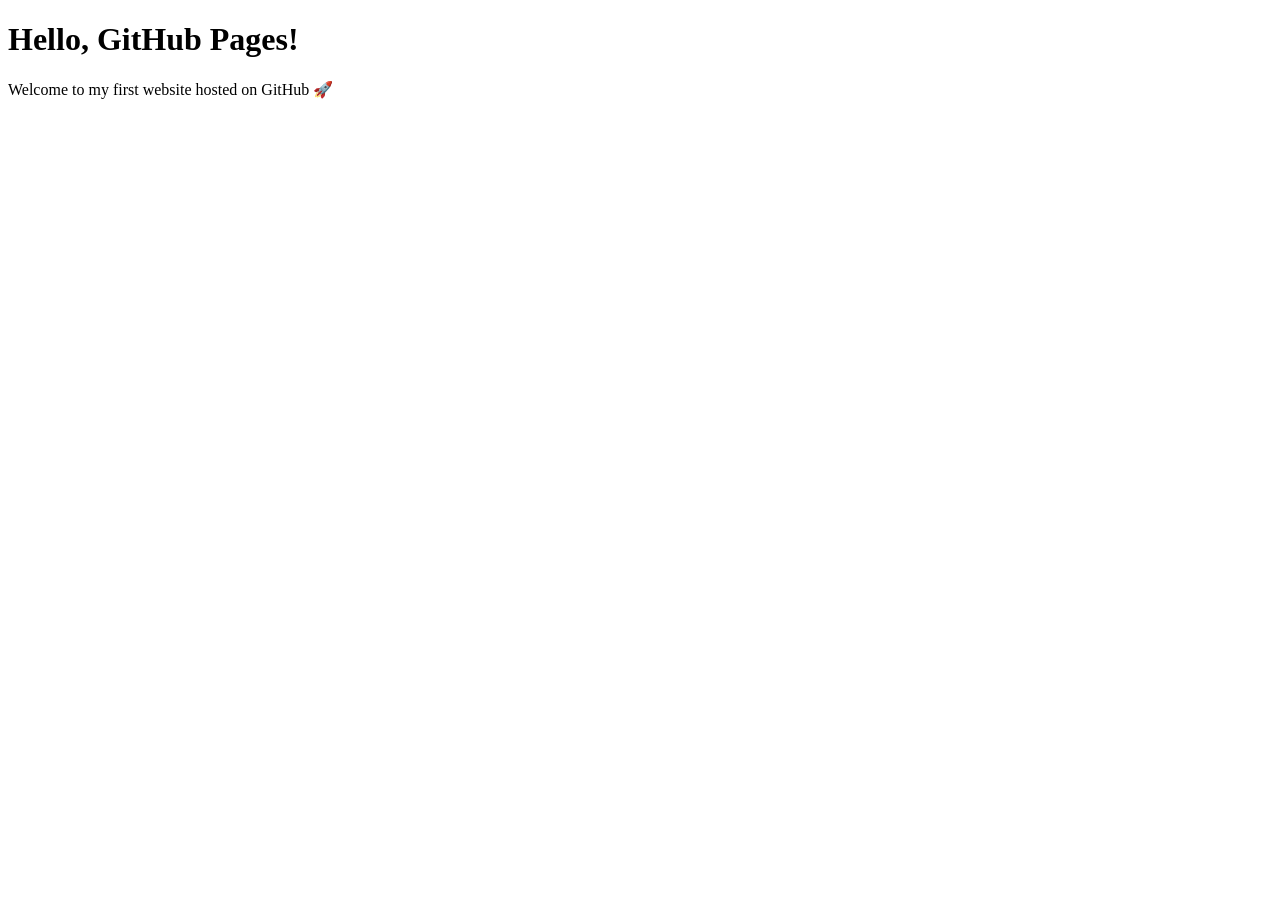
==== index.html @ 3fcca875 "Create index.html" ====
<!DOCTYPE html>
<html>
<head>
    <meta charset="UTF-8">
    <title>My Website</title>
    <link rel="stylesheet" href="style.css">
</head>
<body>
    <h1>Hello, GitHub Pages!</h1>
    <p>Welcome to my first website hosted on GitHub 🚀</p>
</body>
</html>
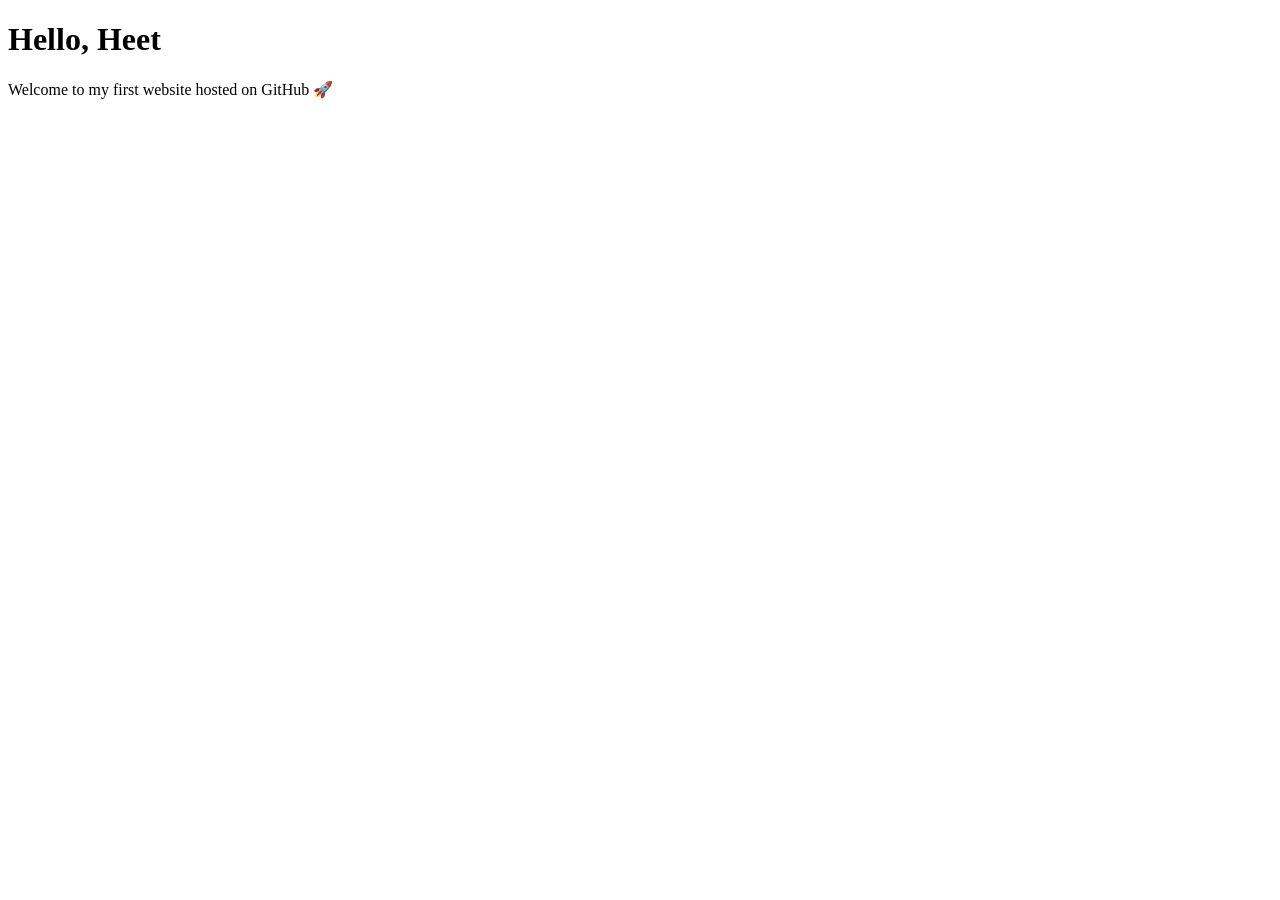
==== commit f4256f3d: "Update index.html" ====
--- a/index.html
+++ b/index.html
@@ -6,7 +6,7 @@
     <link rel="stylesheet" href="style.css">
 </head>
 <body>
-    <h1>Hello, GitHub Pages!</h1>
+    <h1>Hello, Heet</h1>
     <p>Welcome to my first website hosted on GitHub 🚀</p>
 </body>
 </html>
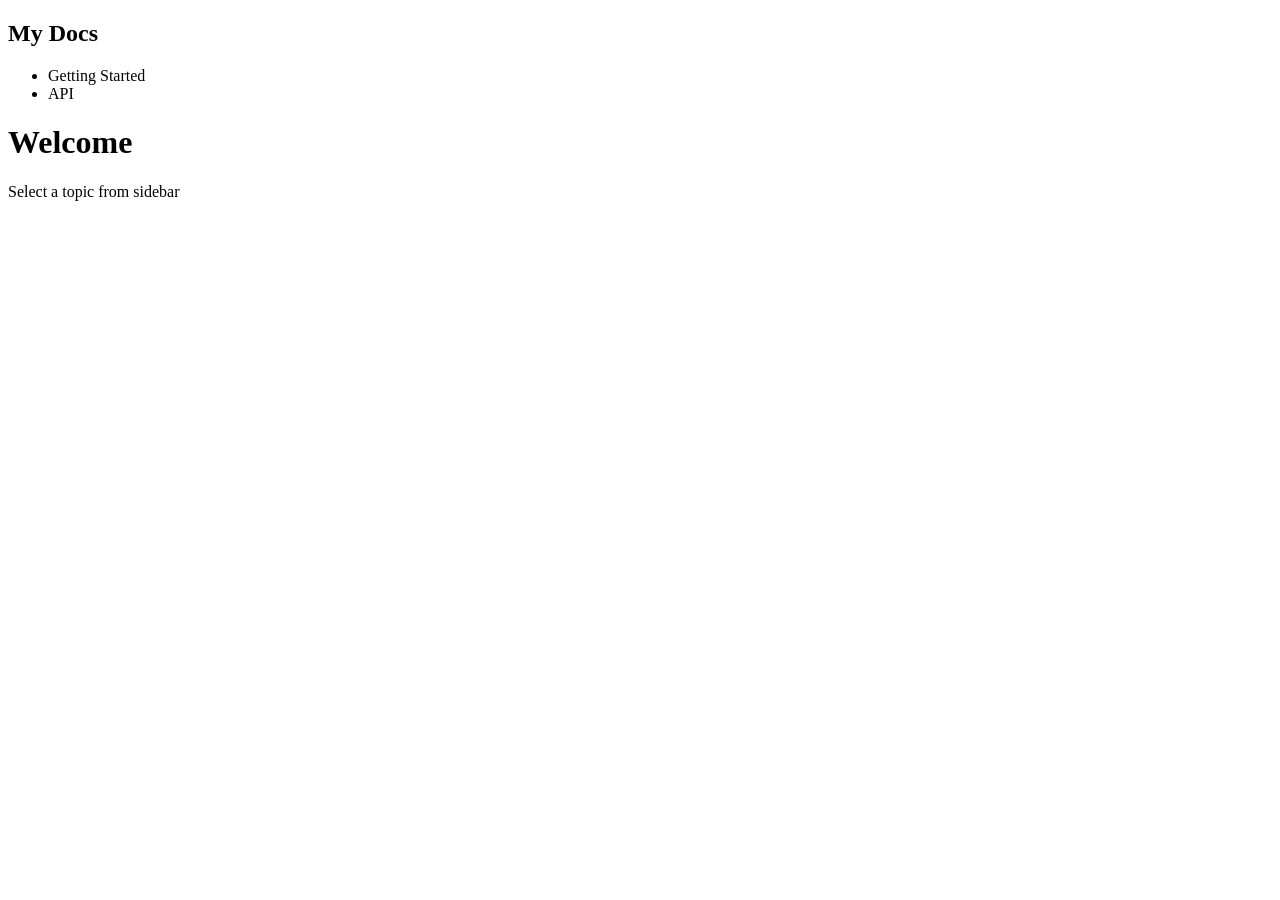
==== commit 7fe57539: "Modify index.html for new layout and navigation Updated the title and added a sidebar for navigation" ====
--- a/index.html
+++ b/index.html
@@ -1,12 +1,31 @@
 <!DOCTYPE html>
-<html>
+<html lang="en">
 <head>
-    <meta charset="UTF-8">
-    <title>My Website</title>
-    <link rel="stylesheet" href="style.css">
+  <meta charset="UTF-8">
+  <title>My Docs</title>
+  <link rel="stylesheet" href="styles.css">
 </head>
 <body>
-    <h1>Hello, Heet</h1>
-    <p>Welcome to my first website hosted on GitHub 🚀</p>
+
+<div class="container">
+  
+  <!-- Sidebar -->
+  <aside class="sidebar">
+    <h2>My Docs</h2>
+    <ul>
+      <li onclick="loadPage('pages/getting-started.html')">Getting Started</li>
+      <li onclick="loadPage('pages/api.html')">API</li>
+    </ul>
+  </aside>
+
+  <!-- Content -->
+  <main class="content" id="content">
+    <h1>Welcome</h1>
+    <p>Select a topic from sidebar</p>
+  </main>
+
+</div>
+
+<script src="script.js"></script>
 </body>
 </html>
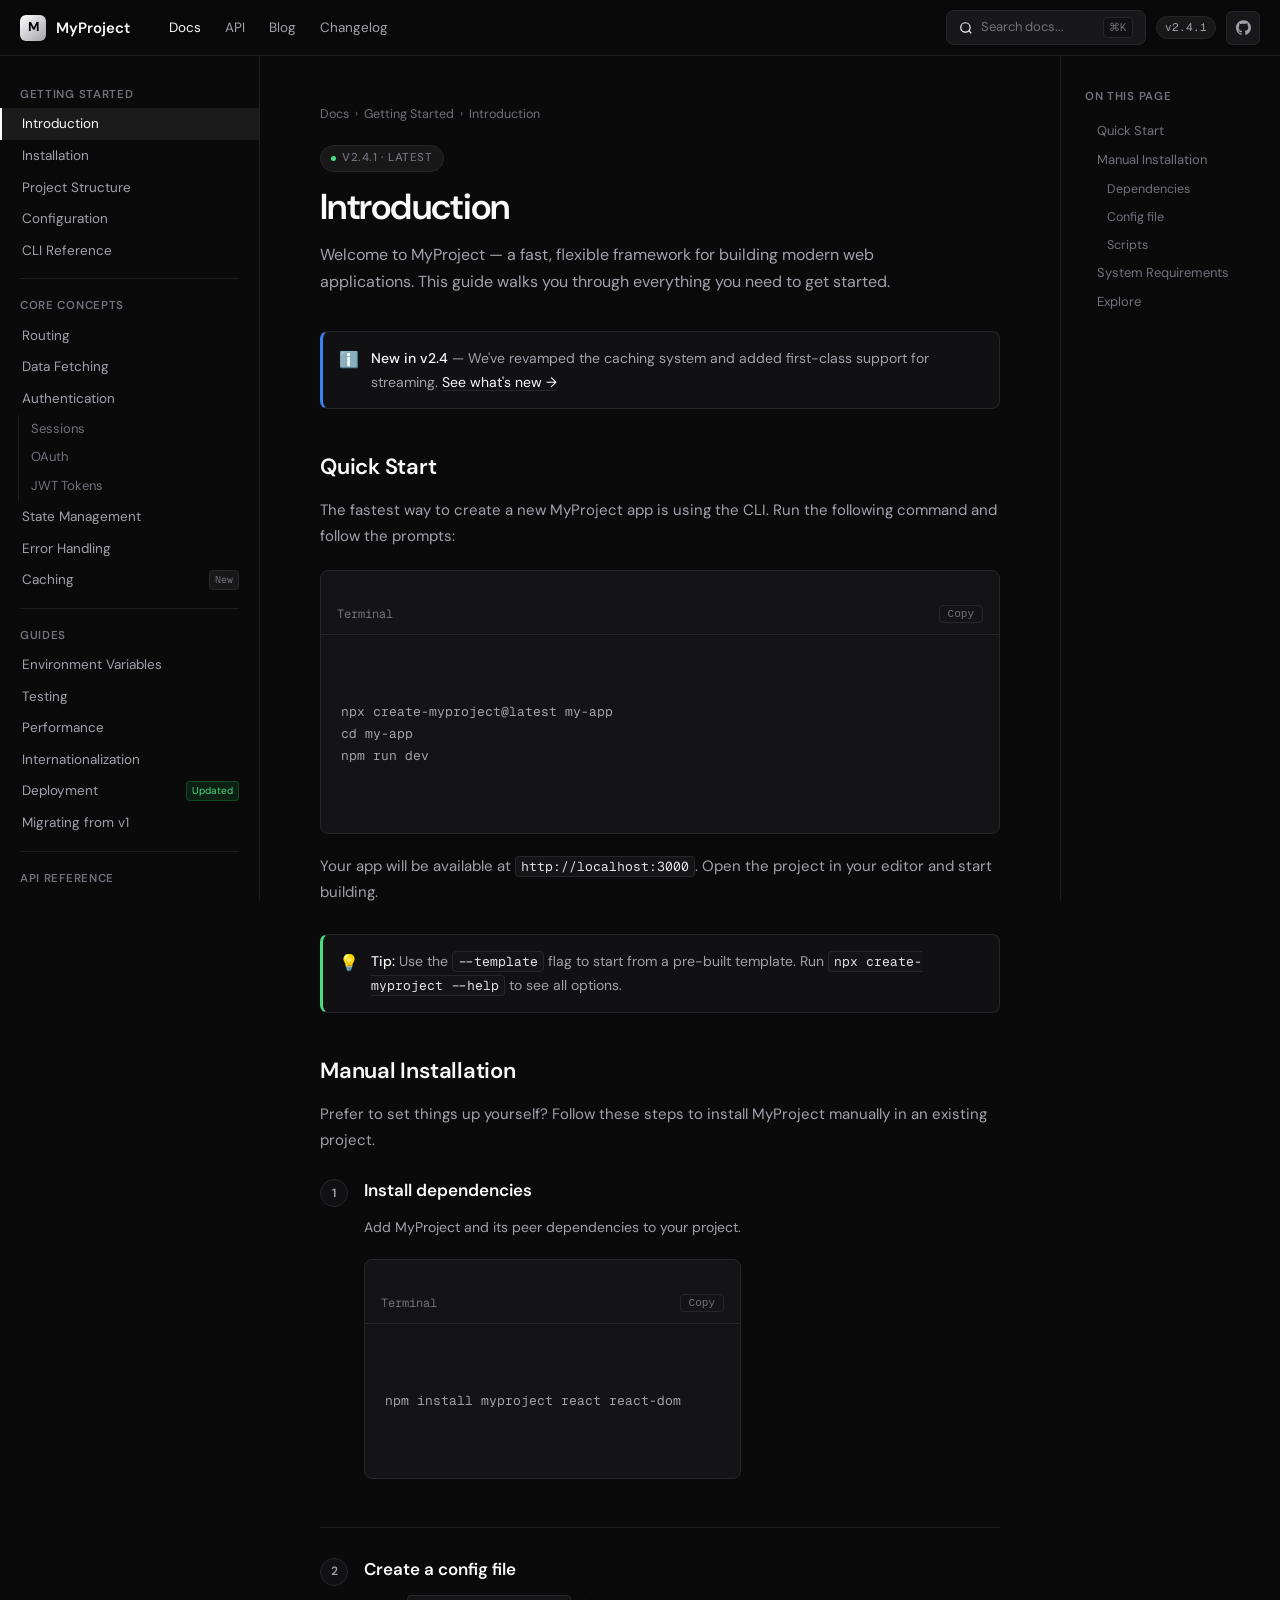
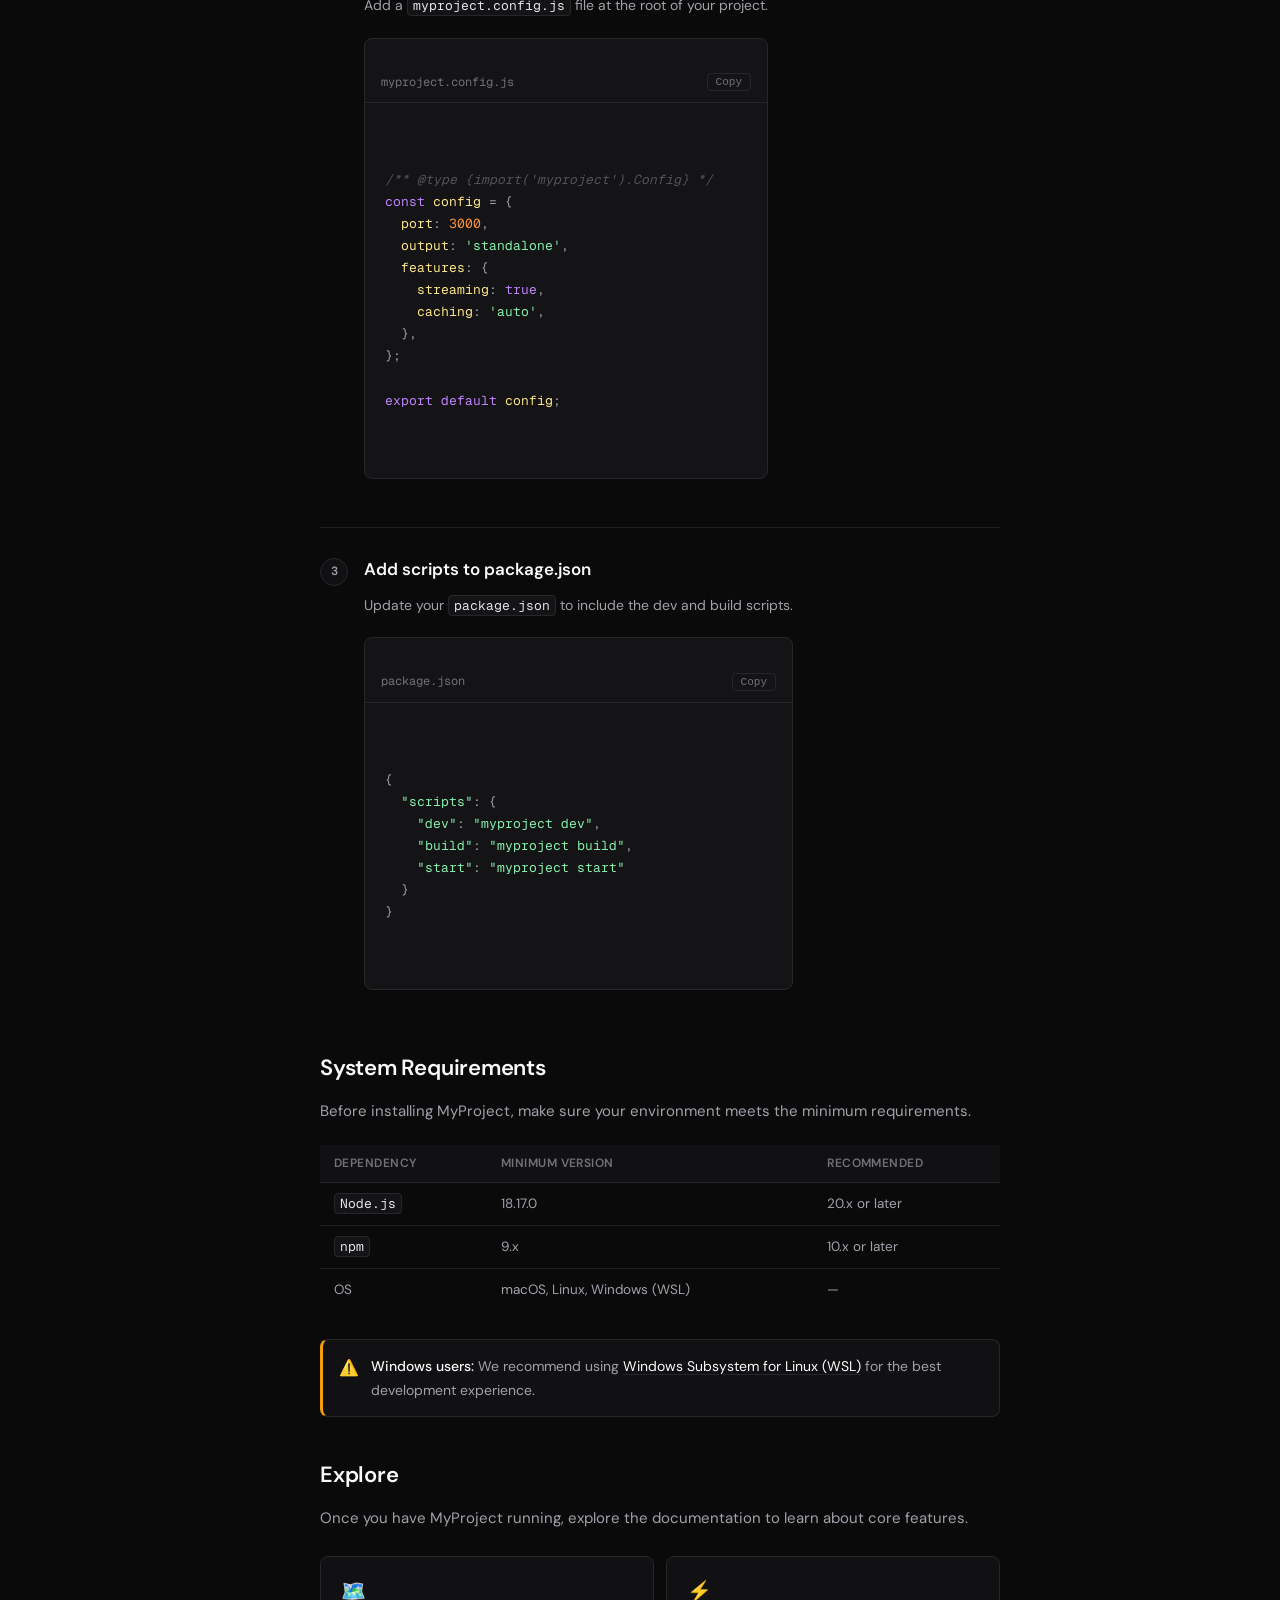
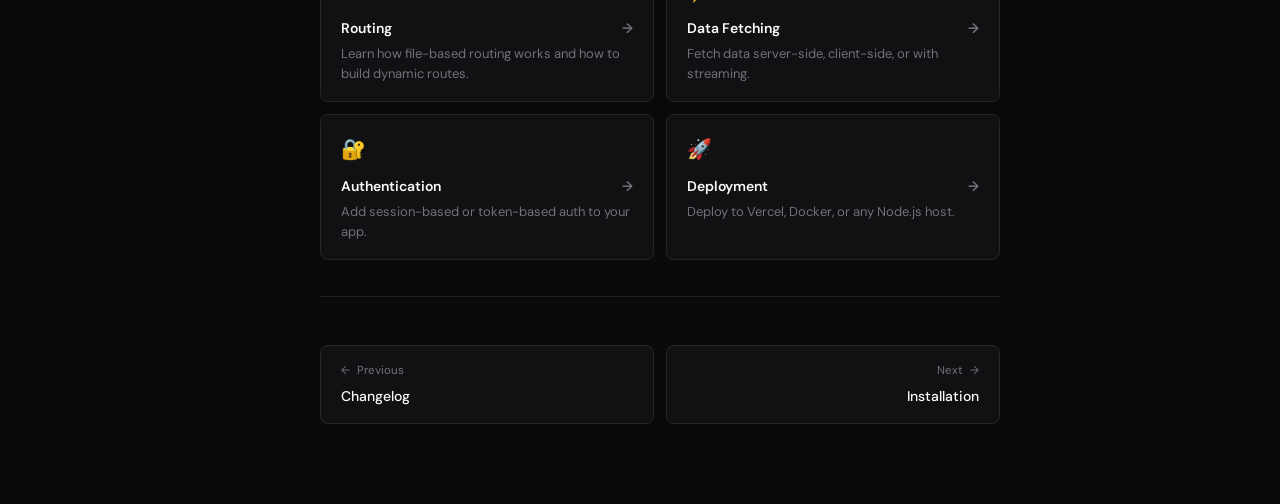
==== commit fbc69f98: "Update print statement from 'Hello' to 'Goodbye'" ====
--- a/index.html
+++ b/index.html
@@ -1,31 +1,861 @@
 <!DOCTYPE html>
 <html lang="en">
 <head>
-  <meta charset="UTF-8">
-  <title>My Docs</title>
-  <link rel="stylesheet" href="styles.css">
+  <meta charset="UTF-8" />
+  <meta name="viewport" content="width=device-width, initial-scale=1.0" />
+  <title>MyProject Docs</title>
+  <link rel="preconnect" href="https://fonts.googleapis.com" />
+  <link rel="preconnect" href="https://fonts.gstatic.com" crossorigin />
+  <link href="https://fonts.googleapis.com/css2?family=Geist+Mono:wght@400;500&family=Instrument+Serif:ital@0;1&family=DM+Sans:ital,opsz,wght@0,9..40,300;0,9..40,400;0,9..40,500;0,9..40,600;1,9..40,300&display=swap" rel="stylesheet" />
+  <style>
+    *, *::before, *::after { box-sizing: border-box; margin: 0; padding: 0; }
+
+    :root {
+      --bg: #0a0a0b;
+      --bg-2: #111113;
+      --bg-3: #18181b;
+      --border: #27272a;
+      --border-subtle: #1f1f22;
+      --text: #fafafa;
+      --text-2: #a1a1aa;
+      --text-3: #71717a;
+      --accent: #e4e4e7;
+      --brand: #ffffff;
+      --brand-dim: rgba(255,255,255,0.07);
+      --brand-glow: rgba(255,255,255,0.03);
+      --sidebar-w: 260px;
+      --toc-w: 220px;
+      --nav-h: 56px;
+      --radius: 8px;
+      --code-bg: #141416;
+      --tag-bg: rgba(255,255,255,0.06);
+    }
+
+    html { scroll-behavior: smooth; }
+
+    body {
+      font-family: 'DM Sans', sans-serif;
+      background: var(--bg);
+      color: var(--text);
+      line-height: 1.6;
+      font-size: 15px;
+      min-height: 100vh;
+      -webkit-font-smoothing: antialiased;
+    }
+
+    /* ── Scrollbar ── */
+    ::-webkit-scrollbar { width: 6px; }
+    ::-webkit-scrollbar-track { background: transparent; }
+    ::-webkit-scrollbar-thumb { background: var(--border); border-radius: 99px; }
+
+    /* ── Topnav ── */
+    .topnav {
+      position: fixed; top: 0; left: 0; right: 0; z-index: 100;
+      height: var(--nav-h);
+      background: rgba(10,10,11,0.85);
+      backdrop-filter: blur(12px);
+      border-bottom: 1px solid var(--border-subtle);
+      display: flex; align-items: center; padding: 0 20px;
+      gap: 0;
+    }
+    .nav-brand {
+      display: flex; align-items: center; gap: 10px;
+      font-weight: 600; font-size: 15px; color: var(--text);
+      text-decoration: none; margin-right: 28px; flex-shrink: 0;
+    }
+    .nav-logo {
+      width: 26px; height: 26px; border-radius: 6px;
+      background: linear-gradient(135deg, #fff 0%, #a1a1aa 100%);
+      display: flex; align-items: center; justify-content: center;
+      font-size: 13px; font-weight: 700; color: #000;
+    }
+    .nav-links { display: flex; align-items: center; gap: 2px; flex: 1; }
+    .nav-links a {
+      padding: 5px 11px; border-radius: 6px;
+      font-size: 13.5px; color: var(--text-2); text-decoration: none;
+      transition: color .15s, background .15s;
+    }
+    .nav-links a:hover { color: var(--text); background: var(--brand-dim); }
+    .nav-links a.active { color: var(--text); }
+    .nav-right { display: flex; align-items: center; gap: 10px; margin-left: auto; }
+    .search-box {
+      display: flex; align-items: center; gap: 8px;
+      background: var(--bg-3); border: 1px solid var(--border);
+      border-radius: var(--radius); padding: 6px 12px;
+      cursor: pointer; transition: border-color .15s;
+      min-width: 200px;
+    }
+    .search-box:hover { border-color: #3f3f46; }
+    .search-box span { font-size: 13px; color: var(--text-3); flex: 1; }
+    .search-box kbd {
+      font-family: 'Geist Mono', monospace;
+      font-size: 11px; color: var(--text-3);
+      background: var(--bg-2); border: 1px solid var(--border);
+      border-radius: 4px; padding: 1px 5px;
+    }
+    .icon-btn {
+      width: 34px; height: 34px; border-radius: 6px;
+      border: 1px solid var(--border); background: var(--bg-3);
+      display: flex; align-items: center; justify-content: center;
+      cursor: pointer; color: var(--text-2); transition: all .15s;
+    }
+    .icon-btn:hover { color: var(--text); border-color: #3f3f46; }
+    .version-badge {
+      font-family: 'Geist Mono', monospace;
+      font-size: 11px; background: var(--tag-bg);
+      border: 1px solid var(--border); border-radius: 99px;
+      padding: 2px 8px; color: var(--text-2);
+    }
+    .hamburger { display: none; }
+
+    /* ── Layout ── */
+    .layout {
+      display: grid;
+      grid-template-columns: var(--sidebar-w) 1fr var(--toc-w);
+      min-height: 100vh;
+      padding-top: var(--nav-h);
+    }
+
+    /* ── Sidebar ── */
+    .sidebar {
+      position: sticky; top: var(--nav-h);
+      height: calc(100vh - var(--nav-h));
+      overflow-y: auto; padding: 24px 0 40px;
+      border-right: 1px solid var(--border-subtle);
+    }
+    .sidebar-section { margin-bottom: 4px; }
+    .sidebar-heading {
+      font-size: 11.5px; font-weight: 600; letter-spacing: .06em;
+      text-transform: uppercase; color: var(--text-3);
+      padding: 6px 20px 4px; display: block;
+    }
+    .sidebar-group { list-style: none; }
+    .sidebar-group li a {
+      display: flex; align-items: center; justify-content: space-between;
+      padding: 5px 20px; font-size: 13.5px; color: var(--text-2);
+      text-decoration: none; border-radius: 0;
+      transition: color .12s, background .12s;
+      border-left: 2px solid transparent;
+    }
+    .sidebar-group li a:hover { color: var(--text); background: var(--brand-glow); }
+    .sidebar-group li a.active {
+      color: var(--text);
+      background: var(--brand-dim);
+      border-left-color: #fff;
+    }
+    .sidebar-group li a .badge {
+      font-family: 'Geist Mono', monospace;
+      font-size: 10px; background: var(--tag-bg);
+      border: 1px solid var(--border); border-radius: 4px;
+      padding: 1px 5px; color: var(--text-3);
+    }
+    .sidebar-group li a .new-badge {
+      font-size: 10px; background: rgba(34,197,94,.12);
+      border: 1px solid rgba(34,197,94,.25);
+      border-radius: 4px; padding: 1px 5px; color: #4ade80;
+    }
+    .sidebar-sub { list-style: none; padding-left: 18px; }
+    .sidebar-sub li a {
+      display: block; padding: 4px 20px 4px 12px;
+      font-size: 13px; color: var(--text-3);
+      text-decoration: none; border-left: 1px solid var(--border-subtle);
+      transition: color .12s, border-color .12s;
+    }
+    .sidebar-sub li a:hover { color: var(--text-2); border-left-color: var(--text-3); }
+    .sidebar-divider { height: 1px; background: var(--border-subtle); margin: 12px 20px; }
+
+    /* ── Main Content ── */
+    .main-content {
+      max-width: 760px; margin: 0 auto;
+      padding: 48px 40px 80px;
+    }
+
+    /* breadcrumb */
+    .breadcrumb {
+      display: flex; align-items: center; gap: 6px;
+      font-size: 12.5px; color: var(--text-3); margin-bottom: 20px;
+    }
+    .breadcrumb a { color: var(--text-3); text-decoration: none; }
+    .breadcrumb a:hover { color: var(--text-2); }
+    .breadcrumb span { font-size: 11px; }
+
+    /* page header */
+    .page-header { margin-bottom: 36px; }
+    .page-tag {
+      display: inline-flex; align-items: center; gap: 6px;
+      font-size: 11.5px; font-weight: 500; letter-spacing: .05em;
+      text-transform: uppercase; color: var(--text-3);
+      background: var(--tag-bg); border: 1px solid var(--border);
+      border-radius: 99px; padding: 3px 10px; margin-bottom: 14px;
+    }
+    .page-tag .dot { width: 5px; height: 5px; border-radius: 50%; background: #4ade80; }
+    h1 {
+      font-family: 'DM Sans', sans-serif;
+      font-size: 36px; font-weight: 600; letter-spacing: -.02em;
+      line-height: 1.18; color: var(--text); margin-bottom: 14px;
+    }
+    .page-desc {
+      font-size: 16px; color: var(--text-2); line-height: 1.65;
+      max-width: 580px;
+    }
+
+    /* callout */
+    .callout {
+      display: flex; gap: 12px;
+      background: var(--bg-2); border: 1px solid var(--border);
+      border-radius: var(--radius); padding: 14px 16px;
+      margin: 28px 0; font-size: 14px; color: var(--text-2);
+    }
+    .callout.info { border-left: 3px solid #3b82f6; }
+    .callout.warning { border-left: 3px solid #f59e0b; }
+    .callout.tip { border-left: 3px solid #4ade80; }
+    .callout-icon { font-size: 16px; flex-shrink: 0; margin-top: 1px; }
+    .callout p { margin: 0; }
+    .callout strong { color: var(--text); }
+
+    /* headings */
+    h2 {
+      font-size: 22px; font-weight: 600; letter-spacing: -.01em;
+      color: var(--text); margin: 40px 0 14px;
+      scroll-margin-top: calc(var(--nav-h) + 20px);
+    }
+    h2::before { content: ''; display: block; }
+    h3 {
+      font-size: 17px; font-weight: 600;
+      color: var(--text); margin: 28px 0 10px;
+      scroll-margin-top: calc(var(--nav-h) + 20px);
+    }
+    p { color: var(--text-2); line-height: 1.72; margin-bottom: 16px; }
+    p:last-child { margin-bottom: 0; }
+    strong { color: var(--text); font-weight: 500; }
+    a { color: var(--text); text-decoration: underline; text-underline-offset: 3px; text-decoration-color: var(--border); }
+    a:hover { text-decoration-color: var(--text-2); }
+
+    /* code */
+    code {
+      font-family: 'Geist Mono', monospace;
+      font-size: 13px; background: var(--code-bg);
+      border: 1px solid var(--border); border-radius: 4px;
+      padding: 1px 5px; color: #e4e4e7;
+    }
+    pre {
+      background: var(--code-bg); border: 1px solid var(--border);
+      border-radius: var(--radius); padding: 0;
+      margin: 20px 0; overflow: hidden;
+    }
+    .pre-header {
+      display: flex; align-items: center; justify-content: space-between;
+      padding: 10px 16px; border-bottom: 1px solid var(--border);
+    }
+    .pre-header .filename {
+      font-family: 'Geist Mono', monospace;
+      font-size: 12px; color: var(--text-3);
+    }
+    .copy-btn {
+      font-size: 11px; color: var(--text-3); background: none;
+      border: 1px solid var(--border); border-radius: 4px;
+      padding: 2px 8px; cursor: pointer; transition: all .15s;
+      font-family: inherit;
+    }
+    .copy-btn:hover { color: var(--text-2); border-color: #3f3f46; }
+    pre code {
+      display: block; padding: 18px 20px;
+      border: none; background: none;
+      font-size: 13px; line-height: 1.7;
+      overflow-x: auto; color: var(--text-2);
+    }
+    .token-keyword { color: #c084fc; }
+    .token-string { color: #86efac; }
+    .token-comment { color: #52525b; font-style: italic; }
+    .token-fn { color: #67e8f9; }
+    .token-var { color: #fde68a; }
+    .token-num { color: #fb923c; }
+
+    /* step cards */
+    .steps { margin: 24px 0; counter-reset: steps; }
+    .step {
+      display: flex; gap: 16px; margin-bottom: 28px;
+      padding-bottom: 28px; border-bottom: 1px solid var(--border-subtle);
+    }
+    .step:last-child { border-bottom: none; margin-bottom: 0; padding-bottom: 0; }
+    .step-num {
+      flex-shrink: 0; width: 28px; height: 28px;
+      border: 1px solid var(--border); border-radius: 50%;
+      display: flex; align-items: center; justify-content: center;
+      font-size: 12px; font-weight: 600; color: var(--text-2);
+      background: var(--bg-2); margin-top: 2px;
+      counter-increment: steps;
+    }
+    .step-body h3 { margin-top: 0; }
+    .step-body p { font-size: 14px; }
+
+    /* card grid */
+    .card-grid {
+      display: grid; grid-template-columns: 1fr 1fr;
+      gap: 12px; margin: 24px 0;
+    }
+    .card {
+      background: var(--bg-2); border: 1px solid var(--border);
+      border-radius: var(--radius); padding: 18px 20px;
+      text-decoration: none; color: inherit;
+      transition: border-color .15s, background .15s;
+      display: block;
+    }
+    .card:hover { border-color: #3f3f46; background: var(--bg-3); text-decoration: none; }
+    .card-icon { font-size: 20px; margin-bottom: 10px; }
+    .card h4 { font-size: 14px; font-weight: 600; color: var(--text); margin-bottom: 5px; }
+    .card p { font-size: 13px; color: var(--text-3); margin: 0; line-height: 1.5; }
+    .card-arrow { float: right; color: var(--text-3); font-size: 14px; }
+
+    /* table */
+    .table-wrap { overflow-x: auto; margin: 20px 0; }
+    table {
+      width: 100%; border-collapse: collapse;
+      font-size: 13.5px;
+    }
+    th {
+      text-align: left; padding: 9px 14px;
+      font-size: 12px; font-weight: 600; letter-spacing: .04em;
+      text-transform: uppercase; color: var(--text-3);
+      border-bottom: 1px solid var(--border); background: var(--bg-2);
+    }
+    td {
+      padding: 10px 14px; border-bottom: 1px solid var(--border-subtle);
+      color: var(--text-2);
+    }
+    tr:last-child td { border-bottom: none; }
+    tr:hover td { background: var(--brand-glow); }
+
+    /* divider */
+    hr { border: none; border-top: 1px solid var(--border-subtle); margin: 36px 0; }
+
+    /* prev/next nav */
+    .page-nav {
+      display: grid; grid-template-columns: 1fr 1fr;
+      gap: 12px; margin-top: 48px;
+    }
+    .page-nav a {
+      background: var(--bg-2); border: 1px solid var(--border);
+      border-radius: var(--radius); padding: 16px 20px;
+      text-decoration: none; color: inherit;
+      transition: border-color .15s, background .15s;
+    }
+    .page-nav a:hover { border-color: #3f3f46; background: var(--bg-3); }
+    .page-nav .nav-dir { font-size: 11.5px; color: var(--text-3); margin-bottom: 4px; }
+    .page-nav .nav-title { font-size: 14px; font-weight: 500; color: var(--text); }
+    .page-nav .next { text-align: right; }
+    .page-nav .prev-arrow { margin-right: 4px; }
+    .page-nav .next-arrow { margin-left: 4px; }
+
+    /* ── TOC ── */
+    .toc {
+      position: sticky; top: var(--nav-h);
+      height: calc(100vh - var(--nav-h));
+      overflow-y: auto; padding: 32px 20px 40px 24px;
+      border-left: 1px solid var(--border-subtle);
+    }
+    .toc-heading {
+      font-size: 11.5px; font-weight: 600; letter-spacing: .06em;
+      text-transform: uppercase; color: var(--text-3); margin-bottom: 12px;
+    }
+    .toc-list { list-style: none; }
+    .toc-list li { margin-bottom: 2px; }
+    .toc-list li a {
+      font-size: 13px; color: var(--text-3); text-decoration: none;
+      display: block; padding: 3px 0;
+      border-left: 2px solid transparent; padding-left: 10px;
+      transition: color .12s, border-color .12s;
+    }
+    .toc-list li a:hover { color: var(--text-2); border-left-color: var(--border); }
+    .toc-list li a.active { color: var(--text); border-left-color: #fff; }
+    .toc-list li.sub a { padding-left: 20px; font-size: 12.5px; }
+
+    /* ── Search Modal ── */
+    .search-modal {
+      display: none; position: fixed; inset: 0; z-index: 999;
+      background: rgba(0,0,0,.6); backdrop-filter: blur(4px);
+      align-items: flex-start; justify-content: center;
+      padding-top: 120px;
+    }
+    .search-modal.open { display: flex; }
+    .search-panel {
+      background: var(--bg-2); border: 1px solid var(--border);
+      border-radius: 12px; width: 100%; max-width: 560px;
+      overflow: hidden; animation: slideDown .15s ease;
+    }
+    @keyframes slideDown { from { opacity:0; transform:translateY(-8px); } to { opacity:1; transform:none; } }
+    .search-input-wrap {
+      display: flex; align-items: center; gap: 10px;
+      padding: 14px 18px; border-bottom: 1px solid var(--border);
+    }
+    .search-input-wrap svg { color: var(--text-3); flex-shrink: 0; }
+    .search-input-wrap input {
+      flex: 1; background: none; border: none; outline: none;
+      font-size: 15px; color: var(--text); font-family: inherit;
+    }
+    .search-input-wrap input::placeholder { color: var(--text-3); }
+    .search-results { padding: 8px; max-height: 380px; overflow-y: auto; }
+    .search-result-item {
+      display: flex; align-items: center; gap: 12px;
+      padding: 10px 12px; border-radius: 6px; cursor: pointer;
+      transition: background .1s; text-decoration: none; color: inherit;
+    }
+    .search-result-item:hover { background: var(--brand-dim); }
+    .result-icon { font-size: 14px; color: var(--text-3); }
+    .result-info { flex: 1; }
+    .result-title { font-size: 14px; color: var(--text); margin-bottom: 2px; }
+    .result-path { font-size: 12px; color: var(--text-3); }
+    .search-footer {
+      padding: 10px 14px; border-top: 1px solid var(--border);
+      display: flex; gap: 16px; font-size: 11.5px; color: var(--text-3);
+    }
+    .search-footer kbd {
+      font-family: 'Geist Mono', monospace;
+      background: var(--bg-3); border: 1px solid var(--border);
+      border-radius: 3px; padding: 1px 5px; font-size: 10px; margin-right: 4px;
+    }
+
+    /* ── Mobile sidebar overlay ── */
+    .sidebar-overlay {
+      display: none; position: fixed; inset: 0; z-index: 90;
+      background: rgba(0,0,0,.6); backdrop-filter: blur(2px);
+    }
+    .sidebar-overlay.open { display: block; }
+    @media (max-width: 1100px) {
+      .layout { grid-template-columns: var(--sidebar-w) 1fr; }
+      .toc { display: none; }
+    }
+    @media (max-width: 768px) {
+      .layout { grid-template-columns: 1fr; }
+      .sidebar {
+        position: fixed; left: -var(--sidebar-w); top: var(--nav-h);
+        height: calc(100vh - var(--nav-h));
+        width: var(--sidebar-w); z-index: 95;
+        background: var(--bg); transform: translateX(-100%);
+        transition: transform .25s ease;
+      }
+      .sidebar.open { transform: translateX(0); }
+      .hamburger { display: flex; }
+      .main-content { padding: 32px 20px 60px; }
+      h1 { font-size: 28px; }
+      .card-grid { grid-template-columns: 1fr; }
+      .page-nav { grid-template-columns: 1fr; }
+      .search-box { min-width: unset; }
+      .search-box span { display: none; }
+    }
+  </style>
 </head>
 <body>
 
-<div class="container">
-  
+<!-- ── Topnav ── -->
+<nav class="topnav">
+  <a href="#" class="nav-brand">
+    <div class="nav-logo">M</div>
+    MyProject
+  </a>
+  <div class="nav-links">
+    <a href="#" class="active">Docs</a>
+    <a href="#">API</a>
+    <a href="#">Blog</a>
+    <a href="#">Changelog</a>
+  </div>
+  <div class="nav-right">
+    <div class="search-box" id="searchTrigger">
+      <svg width="14" height="14" viewBox="0 0 24 24" fill="none" stroke="currentColor" stroke-width="2"><circle cx="11" cy="11" r="8"/><path d="m21 21-4.35-4.35"/></svg>
+      <span>Search docs...</span>
+      <kbd>⌘K</kbd>
+    </div>
+    <span class="version-badge">v2.4.1</span>
+    <div class="icon-btn">
+      <svg width="15" height="15" viewBox="0 0 24 24" fill="currentColor"><path d="M12 .297c-6.63 0-12 5.373-12 12 0 5.303 3.438 9.8 8.205 11.385.6.113.82-.258.82-.577 0-.285-.01-1.04-.015-2.04-3.338.724-4.042-1.61-4.042-1.61C4.422 18.07 3.633 17.7 3.633 17.7c-1.087-.744.084-.729.084-.729 1.205.084 1.838 1.236 1.838 1.236 1.07 1.835 2.809 1.305 3.495.998.108-.776.417-1.305.76-1.605-2.665-.3-5.466-1.332-5.466-5.93 0-1.31.465-2.38 1.235-3.22-.135-.303-.54-1.523.105-3.176 0 0 1.005-.322 3.3 1.23.96-.267 1.98-.399 3-.405 1.02.006 2.04.138 3 .405 2.28-1.552 3.285-1.23 3.285-1.23.645 1.653.24 2.873.12 3.176.765.84 1.23 1.91 1.23 3.22 0 4.61-2.805 5.625-5.475 5.92.42.36.81 1.096.81 2.22 0 1.606-.015 2.896-.015 3.286 0 .315.21.69.825.57C20.565 22.092 24 17.592 24 12.297c0-6.627-5.373-12-12-12"/></svg>
+    </div>
+    <div class="icon-btn hamburger" id="menuBtn">
+      <svg width="15" height="15" viewBox="0 0 24 24" fill="none" stroke="currentColor" stroke-width="2"><line x1="3" y1="6" x2="21" y2="6"/><line x1="3" y1="12" x2="21" y2="12"/><line x1="3" y1="18" x2="21" y2="18"/></svg>
+    </div>
+  </div>
+</nav>
+
+<!-- ── Search Modal ── -->
+<div class="search-modal" id="searchModal">
+  <div class="search-panel">
+    <div class="search-input-wrap">
+      <svg width="16" height="16" viewBox="0 0 24 24" fill="none" stroke="currentColor" stroke-width="2"><circle cx="11" cy="11" r="8"/><path d="m21 21-4.35-4.35"/></svg>
+      <input type="text" placeholder="Search documentation..." id="searchInput" />
+    </div>
+    <div class="search-results">
+      <a class="search-result-item" href="#">
+        <span class="result-icon">📄</span>
+        <div class="result-info">
+          <div class="result-title">Installation</div>
+          <div class="result-path">Getting Started → Installation</div>
+        </div>
+      </a>
+      <a class="search-result-item" href="#">
+        <span class="result-icon">📄</span>
+        <div class="result-info">
+          <div class="result-title">Configuration Options</div>
+          <div class="result-path">API Reference → Configuration</div>
+        </div>
+      </a>
+      <a class="search-result-item" href="#">
+        <span class="result-icon">📄</span>
+        <div class="result-info">
+          <div class="result-title">Authentication Guide</div>
+          <div class="result-path">Guides → Authentication</div>
+        </div>
+      </a>
+      <a class="search-result-item" href="#">
+        <span class="result-icon">📄</span>
+        <div class="result-info">
+          <div class="result-title">Deploying to Production</div>
+          <div class="result-path">Guides → Deployment</div>
+        </div>
+      </a>
+    </div>
+    <div class="search-footer">
+      <span><kbd>↑↓</kbd> Navigate</span>
+      <span><kbd>↵</kbd> Open</span>
+      <span><kbd>Esc</kbd> Close</span>
+    </div>
+  </div>
+</div>
+
+<!-- ── Sidebar Overlay (mobile) ── -->
+<div class="sidebar-overlay" id="sidebarOverlay"></div>
+
+<!-- ── Main Layout ── -->
+<div class="layout">
+
   <!-- Sidebar -->
-  <aside class="sidebar">
-    <h2>My Docs</h2>
-    <ul>
-      <li onclick="loadPage('pages/getting-started.html')">Getting Started</li>
-      <li onclick="loadPage('pages/api.html')">API</li>
+  <aside class="sidebar" id="sidebar">
+
+    <div class="sidebar-section">
+      <span class="sidebar-heading">Getting Started</span>
+      <ul class="sidebar-group">
+        <li><a href="#" class="active">Introduction</a></li>
+        <li><a href="#">Installation</a></li>
+        <li><a href="#">Project Structure</a></li>
+        <li><a href="#">Configuration</a></li>
+        <li><a href="#">CLI Reference</a></li>
+      </ul>
+    </div>
+
+    <div class="sidebar-divider"></div>
+
+    <div class="sidebar-section">
+      <span class="sidebar-heading">Core Concepts</span>
+      <ul class="sidebar-group">
+        <li><a href="#">Routing</a></li>
+        <li><a href="#">Data Fetching</a></li>
+        <li>
+          <a href="#">Authentication</a>
+          <ul class="sidebar-sub">
+            <li><a href="#">Sessions</a></li>
+            <li><a href="#">OAuth</a></li>
+            <li><a href="#">JWT Tokens</a></li>
+          </ul>
+        </li>
+        <li><a href="#">State Management</a></li>
+        <li><a href="#">Error Handling</a></li>
+        <li><a href="#">Caching <span class="badge">New</span></a></li>
+      </ul>
+    </div>
+
+    <div class="sidebar-divider"></div>
+
+    <div class="sidebar-section">
+      <span class="sidebar-heading">Guides</span>
+      <ul class="sidebar-group">
+        <li><a href="#">Environment Variables</a></li>
+        <li><a href="#">Testing</a></li>
+        <li><a href="#">Performance</a></li>
+        <li><a href="#">Internationalization</a></li>
+        <li><a href="#">Deployment <span class="new-badge">Updated</span></a></li>
+        <li><a href="#">Migrating from v1</a></li>
+      </ul>
+    </div>
+
+    <div class="sidebar-divider"></div>
+
+    <div class="sidebar-section">
+      <span class="sidebar-heading">API Reference</span>
+      <ul class="sidebar-group">
+        <li><a href="#">Functions</a></li>
+        <li><a href="#">Hooks</a></li>
+        <li><a href="#">Components</a></li>
+        <li><a href="#">Configuration</a></li>
+        <li><a href="#">CLI</a></li>
+      </ul>
+    </div>
+
+  </aside>
+
+  <!-- Main Content -->
+  <main>
+    <div class="main-content">
+      <div class="breadcrumb">
+        <a href="#">Docs</a>
+        <span>›</span>
+        <a href="#">Getting Started</a>
+        <span>›</span>
+        Introduction
+      </div>
+
+      <div class="page-header">
+        <div class="page-tag"><span class="dot"></span> v2.4.1 · Latest</div>
+        <h1>Introduction</h1>
+        <p class="page-desc">
+          Welcome to MyProject — a fast, flexible framework for building modern web applications.
+          This guide walks you through everything you need to get started.
+        </p>
+      </div>
+
+      <div class="callout info">
+        <span class="callout-icon">ℹ️</span>
+        <p><strong>New in v2.4</strong> — We've revamped the caching system and added first-class support for streaming. <a href="#">See what's new →</a></p>
+      </div>
+
+      <!-- Quick Start -->
+      <h2 id="quick-start">Quick Start</h2>
+      <p>The fastest way to create a new MyProject app is using the CLI. Run the following command and follow the prompts:</p>
+
+      <pre>
+        <div class="pre-header">
+          <span class="filename">Terminal</span>
+          <button class="copy-btn" onclick="copyCode(this)">Copy</button>
+        </div>
+        <code>npx create-myproject@latest my-app
+cd my-app
+npm run dev</code>
+      </pre>
+
+      <p>Your app will be available at <code>http://localhost:3000</code>. Open the project in your editor and start building.</p>
+
+      <div class="callout tip">
+        <span class="callout-icon">💡</span>
+        <p><strong>Tip:</strong> Use the <code>--template</code> flag to start from a pre-built template. Run <code>npx create-myproject --help</code> to see all options.</p>
+      </div>
+
+      <!-- Installation -->
+      <h2 id="installation">Manual Installation</h2>
+      <p>Prefer to set things up yourself? Follow these steps to install MyProject manually in an existing project.</p>
+
+      <div class="steps">
+        <div class="step">
+          <div class="step-num">1</div>
+          <div class="step-body">
+            <h3>Install dependencies</h3>
+            <p>Add MyProject and its peer dependencies to your project.</p>
+            <pre>
+              <div class="pre-header">
+                <span class="filename">Terminal</span>
+                <button class="copy-btn" onclick="copyCode(this)">Copy</button>
+              </div>
+              <code>npm install myproject react react-dom</code>
+            </pre>
+          </div>
+        </div>
+        <div class="step">
+          <div class="step-num">2</div>
+          <div class="step-body">
+            <h3>Create a config file</h3>
+            <p>Add a <code>myproject.config.js</code> file at the root of your project.</p>
+            <pre>
+              <div class="pre-header">
+                <span class="filename">myproject.config.js</span>
+                <button class="copy-btn" onclick="copyCode(this)">Copy</button>
+              </div>
+              <code><span class="token-comment">/** @type {import('myproject').Config} */</span>
+<span class="token-keyword">const</span> <span class="token-var">config</span> = {
+  <span class="token-var">port</span>: <span class="token-num">3000</span>,
+  <span class="token-var">output</span>: <span class="token-string">'standalone'</span>,
+  <span class="token-var">features</span>: {
+    <span class="token-var">streaming</span>: <span class="token-keyword">true</span>,
+    <span class="token-var">caching</span>: <span class="token-string">'auto'</span>,
+  },
+};
+
+<span class="token-keyword">export default</span> <span class="token-var">config</span>;</code>
+            </pre>
+          </div>
+        </div>
+        <div class="step">
+          <div class="step-num">3</div>
+          <div class="step-body">
+            <h3>Add scripts to package.json</h3>
+            <p>Update your <code>package.json</code> to include the dev and build scripts.</p>
+            <pre>
+              <div class="pre-header">
+                <span class="filename">package.json</span>
+                <button class="copy-btn" onclick="copyCode(this)">Copy</button>
+              </div>
+              <code>{
+  <span class="token-string">"scripts"</span>: {
+    <span class="token-string">"dev"</span>: <span class="token-string">"myproject dev"</span>,
+    <span class="token-string">"build"</span>: <span class="token-string">"myproject build"</span>,
+    <span class="token-string">"start"</span>: <span class="token-string">"myproject start"</span>
+  }
+}</code>
+            </pre>
+          </div>
+        </div>
+      </div>
+
+      <!-- System Requirements -->
+      <h2 id="requirements">System Requirements</h2>
+      <p>Before installing MyProject, make sure your environment meets the minimum requirements.</p>
+
+      <div class="table-wrap">
+        <table>
+          <thead>
+            <tr>
+              <th>Dependency</th>
+              <th>Minimum Version</th>
+              <th>Recommended</th>
+            </tr>
+          </thead>
+          <tbody>
+            <tr>
+              <td><code>Node.js</code></td>
+              <td>18.17.0</td>
+              <td>20.x or later</td>
+            </tr>
+            <tr>
+              <td><code>npm</code></td>
+              <td>9.x</td>
+              <td>10.x or later</td>
+            </tr>
+            <tr>
+              <td>OS</td>
+              <td>macOS, Linux, Windows (WSL)</td>
+              <td>—</td>
+            </tr>
+          </tbody>
+        </table>
+      </div>
+
+      <div class="callout warning">
+        <span class="callout-icon">⚠️</span>
+        <p><strong>Windows users:</strong> We recommend using <a href="#">Windows Subsystem for Linux (WSL)</a> for the best development experience.</p>
+      </div>
+
+      <!-- Explore -->
+      <h2 id="explore">Explore</h2>
+      <p>Once you have MyProject running, explore the documentation to learn about core features.</p>
+
+      <div class="card-grid">
+        <a class="card" href="#">
+          <div class="card-icon">🗺️</div>
+          <h4>Routing <span class="card-arrow">→</span></h4>
+          <p>Learn how file-based routing works and how to build dynamic routes.</p>
+        </a>
+        <a class="card" href="#">
+          <div class="card-icon">⚡</div>
+          <h4>Data Fetching <span class="card-arrow">→</span></h4>
+          <p>Fetch data server-side, client-side, or with streaming.</p>
+        </a>
+        <a class="card" href="#">
+          <div class="card-icon">🔐</div>
+          <h4>Authentication <span class="card-arrow">→</span></h4>
+          <p>Add session-based or token-based auth to your app.</p>
+        </a>
+        <a class="card" href="#">
+          <div class="card-icon">🚀</div>
+          <h4>Deployment <span class="card-arrow">→</span></h4>
+          <p>Deploy to Vercel, Docker, or any Node.js host.</p>
+        </a>
+      </div>
+
+      <hr />
+
+      <!-- Page Nav -->
+      <div class="page-nav">
+        <a href="#" class="prev">
+          <div class="nav-dir"><span class="prev-arrow">←</span> Previous</div>
+          <div class="nav-title">Changelog</div>
+        </a>
+        <a href="#" class="next">
+          <div class="nav-dir">Next <span class="next-arrow">→</span></div>
+          <div class="nav-title">Installation</div>
+        </a>
+      </div>
+    </div>
+  </main>
+
+  <!-- TOC -->
+  <aside class="toc">
+    <div class="toc-heading">On this page</div>
+    <ul class="toc-list">
+      <li><a href="#quick-start" class="active">Quick Start</a></li>
+      <li><a href="#installation">Manual Installation</a></li>
+      <li class="sub"><a href="#installation">Dependencies</a></li>
+      <li class="sub"><a href="#installation">Config file</a></li>
+      <li class="sub"><a href="#installation">Scripts</a></li>
+      <li><a href="#requirements">System Requirements</a></li>
+      <li><a href="#explore">Explore</a></li>
     </ul>
   </aside>
-
-  <!-- Content -->
-  <main class="content" id="content">
-    <h1>Welcome</h1>
-    <p>Select a topic from sidebar</p>
-  </main>
-
 </div>
 
-<script src="script.js"></script>
+<script>
+  // ── Search modal ──
+  const searchTrigger = document.getElementById('searchTrigger');
+  const searchModal = document.getElementById('searchModal');
+  const searchInput = document.getElementById('searchInput');
+
+  function openSearch() {
+    searchModal.classList.add('open');
+    setTimeout(() => searchInput.focus(), 50);
+  }
+  function closeSearch() { searchModal.classList.remove('open'); }
+
+  searchTrigger.addEventListener('click', openSearch);
+  searchModal.addEventListener('click', e => { if (e.target === searchModal) closeSearch(); });
+  document.addEventListener('keydown', e => {
+    if ((e.metaKey || e.ctrlKey) && e.key === 'k') { e.preventDefault(); openSearch(); }
+    if (e.key === 'Escape') closeSearch();
+  });
+
+  // ── Mobile sidebar ──
+  const menuBtn = document.getElementById('menuBtn');
+  const sidebar = document.getElementById('sidebar');
+  const overlay = document.getElementById('sidebarOverlay');
+
+  menuBtn.addEventListener('click', () => {
+    sidebar.classList.toggle('open');
+    overlay.classList.toggle('open');
+  });
+  overlay.addEventListener('click', () => {
+    sidebar.classList.remove('open');
+    overlay.classList.remove('open');
+  });
+
+  // ── Copy code ──
+  function copyCode(btn) {
+    const pre = btn.closest('pre');
+    const code = pre.querySelector('code');
+    const text = code.innerText;
+    navigator.clipboard.writeText(text).then(() => {
+      btn.textContent = 'Copied!';
+      setTimeout(() => btn.textContent = 'Copy', 2000);
+    });
+  }
+
+  // ── Active TOC on scroll ──
+  const tocLinks = document.querySelectorAll('.toc-list a');
+  const sections = document.querySelectorAll('h2[id]');
+
+  function updateActiveToc() {
+    let current = '';
+    sections.forEach(s => {
+      if (window.scrollY >= s.offsetTop - 80) current = s.id;
+    });
+    tocLinks.forEach(a => {
+      a.classList.toggle('active', a.getAttribute('href') === '#' + current);
+    });
+  }
+  window.addEventListener('scroll', updateActiveToc, { passive: true });
+  updateActiveToc();
+</script>
 </body>
 </html>
